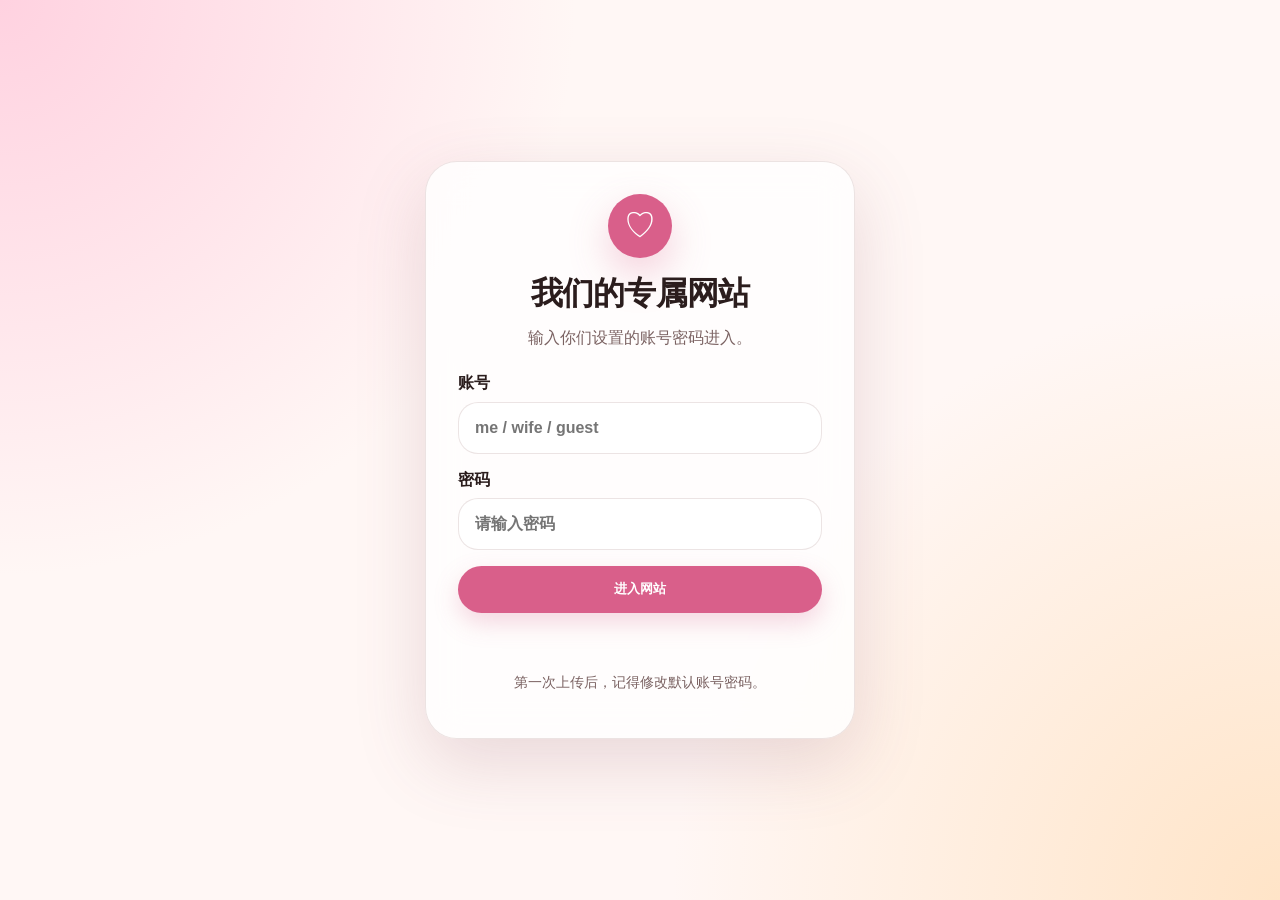
==== index.html @ 9cc8dda3 "Add files via upload" ====
<!doctype html>
<html lang="zh-CN">
<head>
  <meta charset="utf-8" />
  <meta name="viewport" content="width=device-width, initial-scale=1" />
  <title>我们的专属网站 - 登录</title>
  <link rel="stylesheet" href="./assets/css/style.css" />
</head>
<body class="login-body">
  <main class="login-card">
    <div class="brand-mark">♡</div>
    <h1 id="loginTitle">我们的专属网站</h1>
    <p class="muted">输入你们设置的账号密码进入。</p>

    <form id="loginForm" class="form">
      <label>
        账号
        <input id="username" autocomplete="username" placeholder="me / wife / guest" required />
      </label>
      <label>
        密码
        <input id="password" type="password" autocomplete="current-password" placeholder="请输入密码" required />
      </label>
      <button type="submit">进入网站</button>
      <p id="loginMsg" class="msg"></p>
    </form>

    <p class="small-tip">第一次上传后，记得修改默认账号密码。</p>
  </main>

  <script src="./assets/js/config.js"></script>
  <script src="./assets/js/auth.js"></script>
  <script>
    document.getElementById('loginTitle').textContent = SITE_CONFIG.siteTitle;
    document.getElementById('loginForm').addEventListener('submit', async (e) => {
      e.preventDefault();
      const username = document.getElementById('username').value.trim();
      const password = document.getElementById('password').value;
      const msg = document.getElementById('loginMsg');
      const ok = await login(username, password);
      if (ok) {
        location.href = './home.html';
      } else {
        msg.textContent = '账号或密码不对。';
      }
    });
  </script>
</body>
</html>
---- assets/css/style.css ----
:root {
  --bg: #fff7f5;
  --card: rgba(255,255,255,.78);
  --text: #2b1d1d;
  --muted: #7b6262;
  --line: rgba(120, 64, 64, .14);
  --accent: #d95f8a;
  --accent2: #f4b6c9;
  --shadow: 0 24px 70px rgba(131, 73, 88, .18);
}

* { box-sizing: border-box; }

html { scroll-behavior: smooth; }

body {
  margin: 0;
  font-family: ui-sans-serif, -apple-system, BlinkMacSystemFont, "Segoe UI", "PingFang SC", "Microsoft YaHei", Arial, sans-serif;
  color: var(--text);
  background:
    radial-gradient(circle at top left, rgba(255, 190, 213, .65), transparent 36rem),
    radial-gradient(circle at bottom right, rgba(255, 220, 180, .7), transparent 38rem),
    var(--bg);
  min-height: 100vh;
}

a { color: inherit; text-decoration: none; }

button, .button {
  border: 0;
  border-radius: 999px;
  padding: .9rem 1.25rem;
  background: var(--accent);
  color: white;
  cursor: pointer;
  font-weight: 700;
  box-shadow: 0 10px 25px rgba(217, 95, 138, .25);
}

.button.secondary, button.ghost {
  background: rgba(255,255,255,.65);
  color: var(--text);
  border: 1px solid var(--line);
  box-shadow: none;
}

.topbar {
  position: sticky;
  top: 0;
  z-index: 5;
  display: flex;
  justify-content: space-between;
  align-items: center;
  gap: 1rem;
  padding: 1rem min(5vw, 4rem);
  backdrop-filter: blur(18px);
  background: rgba(255,247,245,.72);
  border-bottom: 1px solid var(--line);
}

.logo { font-weight: 900; }

nav {
  display: flex;
  align-items: center;
  gap: .75rem;
  flex-wrap: wrap;
}

nav a { color: var(--muted); font-weight: 700; }

.hero {
  min-height: calc(100vh - 72px);
  display: grid;
  grid-template-columns: minmax(0, 1.2fr) minmax(260px, .8fr);
  gap: 2rem;
  align-items: center;
  padding: 6rem min(5vw, 4rem);
}

.eyebrow, .section-title p {
  margin: 0 0 .75rem;
  color: var(--accent);
  font-weight: 900;
  letter-spacing: .12em;
  text-transform: uppercase;
}

h1 {
  font-size: clamp(2.5rem, 7vw, 6rem);
  line-height: .95;
  margin: 0;
  letter-spacing: -.05em;
}

.hero-subtitle {
  margin: 1.5rem 0 2rem;
  font-size: 1.15rem;
  line-height: 1.8;
  color: var(--muted);
  max-width: 45rem;
}

.hero-actions { display: flex; gap: 1rem; flex-wrap: wrap; }

.count-card, .private-card, .card, .message-box, .timeline-item, .login-card {
  background: var(--card);
  border: 1px solid var(--line);
  box-shadow: var(--shadow);
  border-radius: 2rem;
  backdrop-filter: blur(18px);
}

.count-card {
  min-height: 22rem;
  display: grid;
  place-items: center;
  text-align: center;
  padding: 2rem;
}

.count-card strong {
  display: block;
  font-size: clamp(4rem, 12vw, 9rem);
  color: var(--accent);
  line-height: 1;
}

.count-card span { color: var(--muted); font-weight: 800; }

.section {
  padding: 5rem min(5vw, 4rem);
}

.section-title {
  margin-bottom: 2rem;
}

.section-title h2 {
  margin: 0;
  font-size: clamp(2rem, 4vw, 4rem);
  letter-spacing: -.04em;
}

.timeline {
  display: grid;
  gap: 1rem;
}

.timeline-item {
  padding: 1.5rem;
  display: grid;
  grid-template-columns: 9rem 1fr;
  gap: 1.5rem;
}

.timeline-date {
  color: var(--accent);
  font-weight: 900;
}

.timeline-item h3, .card h3 {
  margin: 0 0 .5rem;
}

.timeline-item p, .card p {
  margin: 0;
  color: var(--muted);
  line-height: 1.8;
}

.grid {
  display: grid;
  grid-template-columns: repeat(3, minmax(0, 1fr));
  gap: 1rem;
}

.photo {
  position: relative;
  overflow: hidden;
  min-height: 16rem;
  border-radius: 2rem;
  background: linear-gradient(135deg, #ffd6e3, #fff3d8);
  border: 1px solid var(--line);
}

.photo img {
  width: 100%;
  height: 100%;
  min-height: 16rem;
  object-fit: cover;
  display: block;
}

.photo span {
  position: absolute;
  left: 1rem;
  bottom: 1rem;
  background: rgba(255,255,255,.78);
  border: 1px solid var(--line);
  border-radius: 999px;
  padding: .5rem .85rem;
  font-weight: 800;
}

.cards {
  display: grid;
  grid-template-columns: repeat(2, minmax(0, 1fr));
  gap: 1rem;
}

.card, .private-card {
  padding: 1.5rem;
}

.message-box {
  padding: 1rem;
  display: grid;
  gap: 1rem;
  margin-bottom: 1rem;
}

textarea, input {
  width: 100%;
  border: 1px solid var(--line);
  background: rgba(255,255,255,.8);
  border-radius: 1.25rem;
  padding: 1rem;
  font: inherit;
  color: var(--text);
  outline: none;
}

footer {
  text-align: center;
  padding: 3rem 1rem;
  color: var(--muted);
}

.login-body {
  display: grid;
  place-items: center;
  padding: 1rem;
}

.login-card {
  width: min(92vw, 430px);
  padding: 2rem;
  text-align: center;
}

.brand-mark {
  width: 4rem;
  height: 4rem;
  display: grid;
  place-items: center;
  margin: 0 auto 1rem;
  border-radius: 999px;
  background: var(--accent);
  color: white;
  font-size: 2rem;
  box-shadow: 0 16px 40px rgba(217, 95, 138, .3);
}

.login-card h1 {
  font-size: 2rem;
  line-height: 1.2;
  letter-spacing: -.03em;
}

.muted, .small-tip {
  color: var(--muted);
}

.form {
  display: grid;
  gap: 1rem;
  margin-top: 1.5rem;
  text-align: left;
}

.form label {
  display: grid;
  gap: .45rem;
  font-weight: 800;
}

.form button { width: 100%; }

.msg {
  color: #b42318;
  min-height: 1.25rem;
  margin: 0;
  text-align: center;
}

.small-tip {
  margin-top: 1.5rem;
  font-size: .9rem;
}

@media (max-width: 820px) {
  .hero { grid-template-columns: 1fr; padding-top: 4rem; }
  .timeline-item { grid-template-columns: 1fr; }
  .grid, .cards { grid-template-columns: 1fr; }
  .topbar { align-items: flex-start; flex-direction: column; }
}
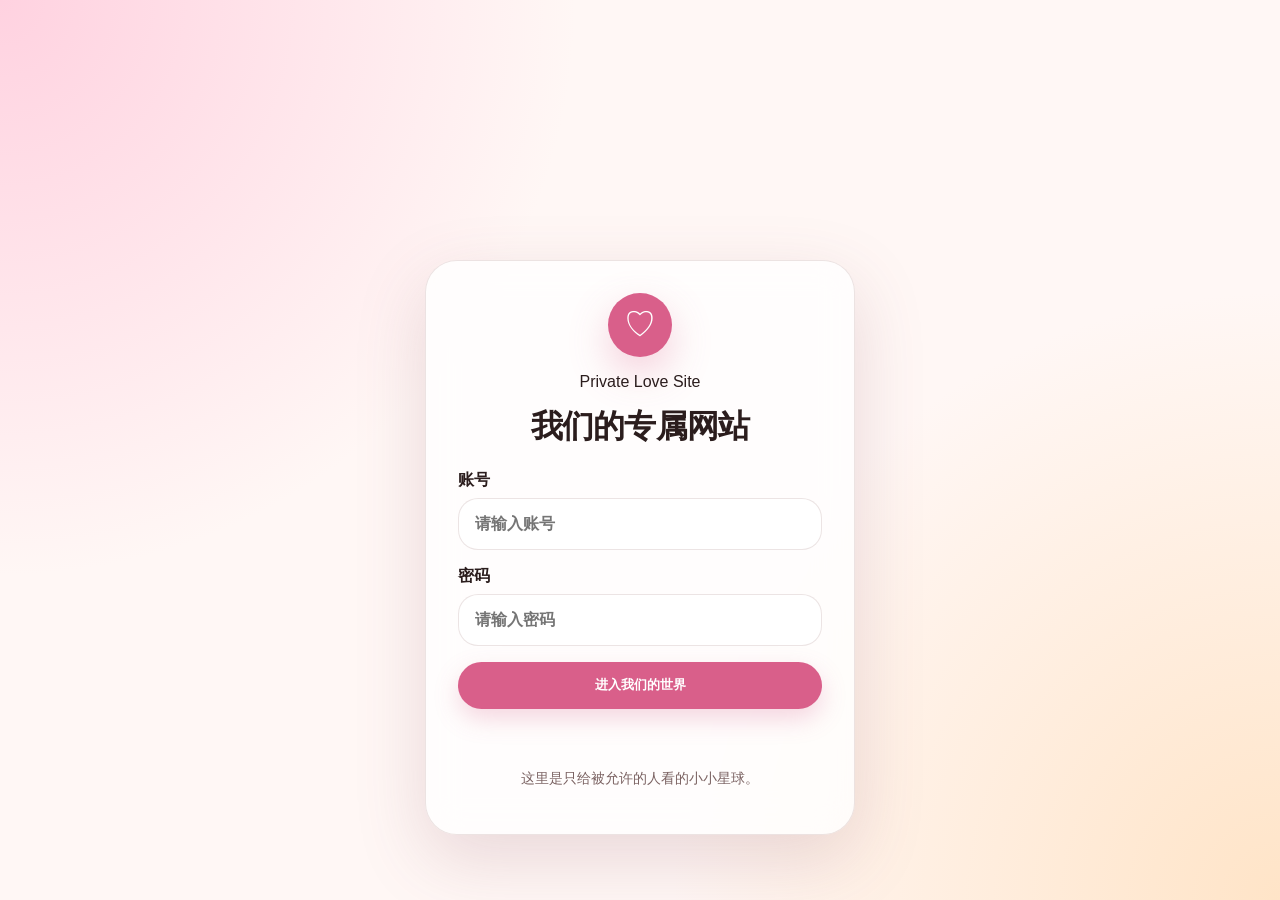
==== commit 41e97eae: "Add files via upload" ====
--- a/index.html
+++ b/index.html
@@ -3,45 +3,55 @@
 <head>
   <meta charset="utf-8" />
   <meta name="viewport" content="width=device-width, initial-scale=1" />
-  <title>我们的专属网站 - 登录</title>
+  <title>love you thousand years - 登录</title>
   <link rel="stylesheet" href="./assets/css/style.css" />
 </head>
 <body class="login-body">
+  <div class="login-orb orb-a"></div>
+  <div class="login-orb orb-b"></div>
   <main class="login-card">
     <div class="brand-mark">♡</div>
-    <h1 id="loginTitle">我们的专属网站</h1>
-    <p class="muted">输入你们设置的账号密码进入。</p>
+    <p class="login-kicker">Private Love Site</p>
+    <h1 id="loginTitle">love you thousand years</h1>
+    <p class="muted" id="loginSubtitle">输入你们设置的账号密码进入。</p>
 
     <form id="loginForm" class="form">
       <label>
         账号
-        <input id="username" autocomplete="username" placeholder="me / wife / guest" required />
+        <input id="username" autocomplete="username" placeholder="请输入账号" required />
       </label>
       <label>
         密码
         <input id="password" type="password" autocomplete="current-password" placeholder="请输入密码" required />
       </label>
-      <button type="submit">进入网站</button>
+      <button type="submit">进入我们的世界</button>
       <p id="loginMsg" class="msg"></p>
     </form>
 
-    <p class="small-tip">第一次上传后，记得修改默认账号密码。</p>
+    <p class="small-tip">这里是只给被允许的人看的小小星球。</p>
   </main>
 
   <script src="./assets/js/config.js"></script>
   <script src="./assets/js/auth.js"></script>
   <script>
     document.getElementById('loginTitle').textContent = SITE_CONFIG.siteTitle;
+    document.getElementById('loginSubtitle').textContent = SITE_CONFIG.loginSubtitle;
     document.getElementById('loginForm').addEventListener('submit', async (e) => {
       e.preventDefault();
       const username = document.getElementById('username').value.trim();
       const password = document.getElementById('password').value;
       const msg = document.getElementById('loginMsg');
-      const ok = await login(username, password);
-      if (ok) {
-        location.href = './home.html';
-      } else {
-        msg.textContent = '账号或密码不对。';
+      msg.textContent = '';
+      try {
+        const ok = await login(username, password);
+        if (ok) {
+          location.href = './home.html';
+        } else {
+          msg.textContent = '账号或密码不对，再检查一下。';
+        }
+      } catch (err) {
+        msg.textContent = '登录组件加载失败，请刷新后重试。';
+        console.error(err);
       }
     });
   </script>
